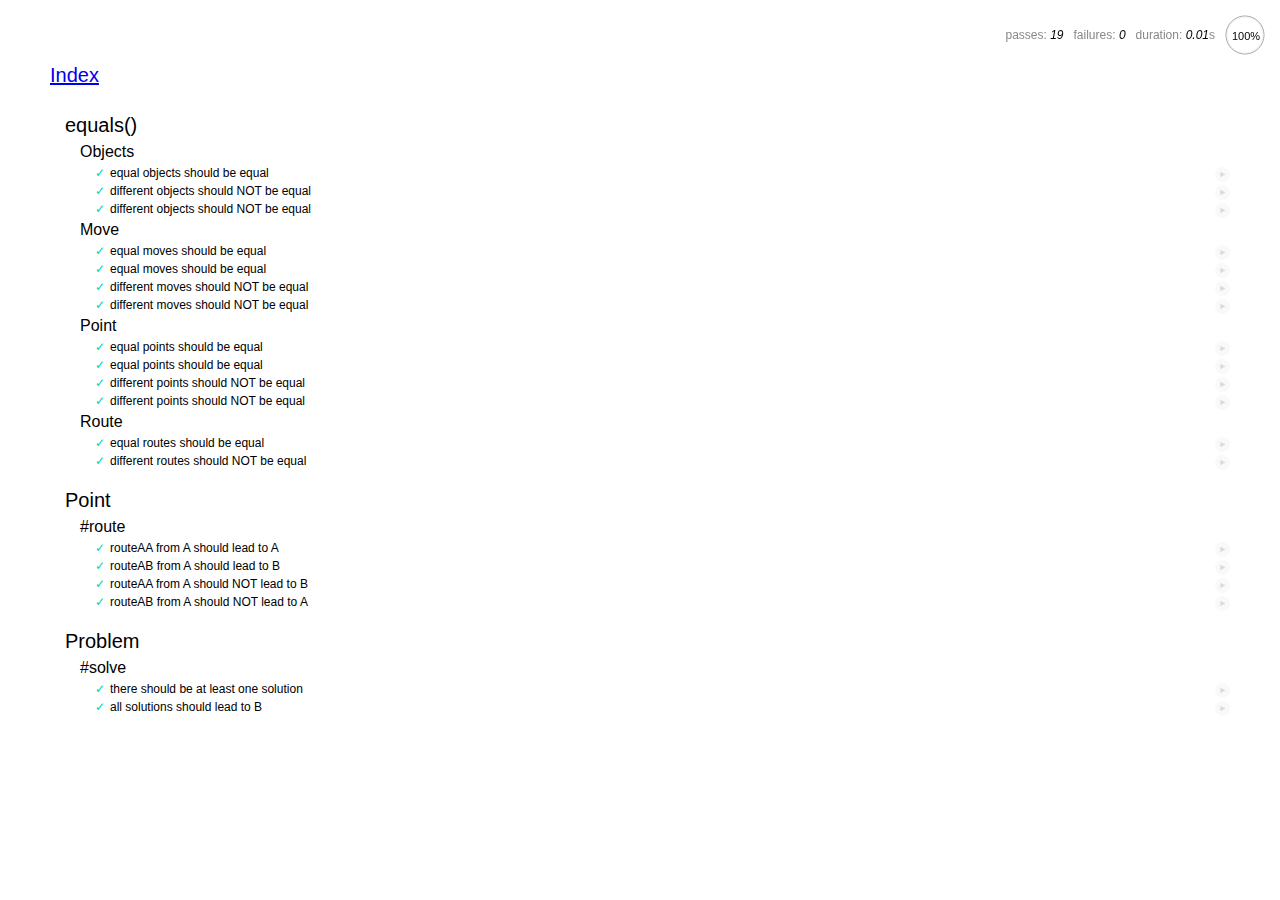
==== test/index.html @ 8b2aefe0 "unit test cases with mocha / chai" ====
<!DOCTYPE html>
<html lang="en">
<head>
    <meta charset="UTF-8">
    <title>Tests</title>
    <link rel="stylesheet" media="all" href="vendor/mocha.css">
</head>
<body>
    <div id="mocha"><p><a href=".">Index</a></p></div>
    <div id="messages"></div>
    <div id="fixtures"></div>
    <script src="vendor/mocha.js"></script>
    <script src="vendor/chai.js"></script>
    <script src="../js/main.js"></script>
    <script>mocha.setup('bdd')</script>
    <script src="test.js"></script>
    <script>init()</script>
    <script>mocha.run()</script>
</body>
</html>
---- test/vendor/mocha.css ----
@charset "utf-8";

body {
  margin:0;
}

#mocha {
  font: 20px/1.5 "Helvetica Neue", Helvetica, Arial, sans-serif;
  margin: 60px 50px;
}

#mocha ul,
#mocha li {
  margin: 0;
  padding: 0;
}

#mocha ul {
  list-style: none;
}

#mocha h1,
#mocha h2 {
  margin: 0;
}

#mocha h1 {
  margin-top: 15px;
  font-size: 1em;
  font-weight: 200;
}

#mocha h1 a {
  text-decoration: none;
  color: inherit;
}

#mocha h1 a:hover {
  text-decoration: underline;
}

#mocha .suite .suite h1 {
  margin-top: 0;
  font-size: .8em;
}

#mocha .hidden {
  display: none;
}

#mocha h2 {
  font-size: 12px;
  font-weight: normal;
  cursor: pointer;
}

#mocha .suite {
  margin-left: 15px;
}

#mocha .test {
  margin-left: 15px;
  overflow: hidden;
}

#mocha .test.pending:hover h2::after {
  content: '(pending)';
  font-family: arial, sans-serif;
}

#mocha .test.pass.medium .duration {
  background: #c09853;
}

#mocha .test.pass.slow .duration {
  background: #b94a48;
}

#mocha .test.pass::before {
  content: '✓';
  font-size: 12px;
  display: block;
  float: left;
  margin-right: 5px;
  color: #00d6b2;
}

#mocha .test.pass .duration {
  font-size: 9px;
  margin-left: 5px;
  padding: 2px 5px;
  color: #fff;
  -webkit-box-shadow: inset 0 1px 1px rgba(0,0,0,.2);
  -moz-box-shadow: inset 0 1px 1px rgba(0,0,0,.2);
  box-shadow: inset 0 1px 1px rgba(0,0,0,.2);
  -webkit-border-radius: 5px;
  -moz-border-radius: 5px;
  -ms-border-radius: 5px;
  -o-border-radius: 5px;
  border-radius: 5px;
}

#mocha .test.pass.fast .duration {
  display: none;
}

#mocha .test.pending {
  color: #0b97c4;
}

#mocha .test.pending::before {
  content: '◦';
  color: #0b97c4;
}

#mocha .test.fail {
  color: #c00;
}

#mocha .test.fail pre {
  color: black;
}

#mocha .test.fail::before {
  content: '✖';
  font-size: 12px;
  display: block;
  float: left;
  margin-right: 5px;
  color: #c00;
}

#mocha .test pre.error {
  color: #c00;
  max-height: 300px;
  overflow: auto;
}

#mocha .test .html-error {
  overflow: auto;
  color: black;
  line-height: 1.5;
  display: block;
  float: left;
  clear: left;
  font: 12px/1.5 monaco, monospace;
  margin: 5px;
  padding: 15px;
  border: 1px solid #eee;
  max-width: 85%; /*(1)*/
  max-width: -webkit-calc(100% - 42px);
  max-width: -moz-calc(100% - 42px);
  max-width: calc(100% - 42px); /*(2)*/
  max-height: 300px;
  word-wrap: break-word;
  border-bottom-color: #ddd;
  -webkit-box-shadow: 0 1px 3px #eee;
  -moz-box-shadow: 0 1px 3px #eee;
  box-shadow: 0 1px 3px #eee;
  -webkit-border-radius: 3px;
  -moz-border-radius: 3px;
  border-radius: 3px;
}

#mocha .test .html-error pre.error {
  border: none;
  -webkit-border-radius: 0;
  -moz-border-radius: 0;
  border-radius: 0;
  -webkit-box-shadow: 0;
  -moz-box-shadow: 0;
  box-shadow: 0;
  padding: 0;
  margin: 0;
  margin-top: 18px;
  max-height: none;
}

/**
 * (1): approximate for browsers not supporting calc
 * (2): 42 = 2*15 + 2*10 + 2*1 (padding + margin + border)
 *      ^^ seriously
 */
#mocha .test pre {
  display: block;
  float: left;
  clear: left;
  font: 12px/1.5 monaco, monospace;
  margin: 5px;
  padding: 15px;
  border: 1px solid #eee;
  max-width: 85%; /*(1)*/
  max-width: -webkit-calc(100% - 42px);
  max-width: -moz-calc(100% - 42px);
  max-width: calc(100% - 42px); /*(2)*/
  word-wrap: break-word;
  border-bottom-color: #ddd;
  -webkit-box-shadow: 0 1px 3px #eee;
  -moz-box-shadow: 0 1px 3px #eee;
  box-shadow: 0 1px 3px #eee;
  -webkit-border-radius: 3px;
  -moz-border-radius: 3px;
  border-radius: 3px;
}

#mocha .test h2 {
  position: relative;
}

#mocha .test a.replay {
  position: absolute;
  top: 3px;
  right: 0;
  text-decoration: none;
  vertical-align: middle;
  display: block;
  width: 15px;
  height: 15px;
  line-height: 15px;
  text-align: center;
  background: #eee;
  font-size: 15px;
  -webkit-border-radius: 15px;
  -moz-border-radius: 15px;
  border-radius: 15px;
  -webkit-transition:opacity 200ms;
  -moz-transition:opacity 200ms;
  -o-transition:opacity 200ms;
  transition: opacity 200ms;
  opacity: 0.3;
  color: #888;
}

#mocha .test:hover a.replay {
  opacity: 1;
}

#mocha-report.pass .test.fail {
  display: none;
}

#mocha-report.fail .test.pass {
  display: none;
}

#mocha-report.pending .test.pass,
#mocha-report.pending .test.fail {
  display: none;
}
#mocha-report.pending .test.pass.pending {
  display: block;
}

#mocha-error {
  color: #c00;
  font-size: 1.5em;
  font-weight: 100;
  letter-spacing: 1px;
}

#mocha-stats {
  position: fixed;
  top: 15px;
  right: 10px;
  font-size: 12px;
  margin: 0;
  color: #888;
  z-index: 1;
}

#mocha-stats .progress {
  float: right;
  padding-top: 0;

  /**
   * Set safe initial values, so mochas .progress does not inherit these
   * properties from Bootstrap .progress (which causes .progress height to
   * equal line height set in Bootstrap).
   */
  height: auto;
  -webkit-box-shadow: none;
  -moz-box-shadow: none;
  box-shadow: none;
  background-color: initial;
}

#mocha-stats em {
  color: black;
}

#mocha-stats a {
  text-decoration: none;
  color: inherit;
}

#mocha-stats a:hover {
  border-bottom: 1px solid #eee;
}

#mocha-stats li {
  display: inline-block;
  margin: 0 5px;
  list-style: none;
  padding-top: 11px;
}

#mocha-stats canvas {
  width: 40px;
  height: 40px;
}

#mocha code .comment { color: #ddd; }
#mocha code .init { color: #2f6fad; }
#mocha code .string { color: #5890ad; }
#mocha code .keyword { color: #8a6343; }
#mocha code .number { color: #2f6fad; }

@media screen and (max-device-width: 480px) {
  #mocha {
    margin: 60px 0px;
  }

  #mocha #stats {
    position: absolute;
  }
}
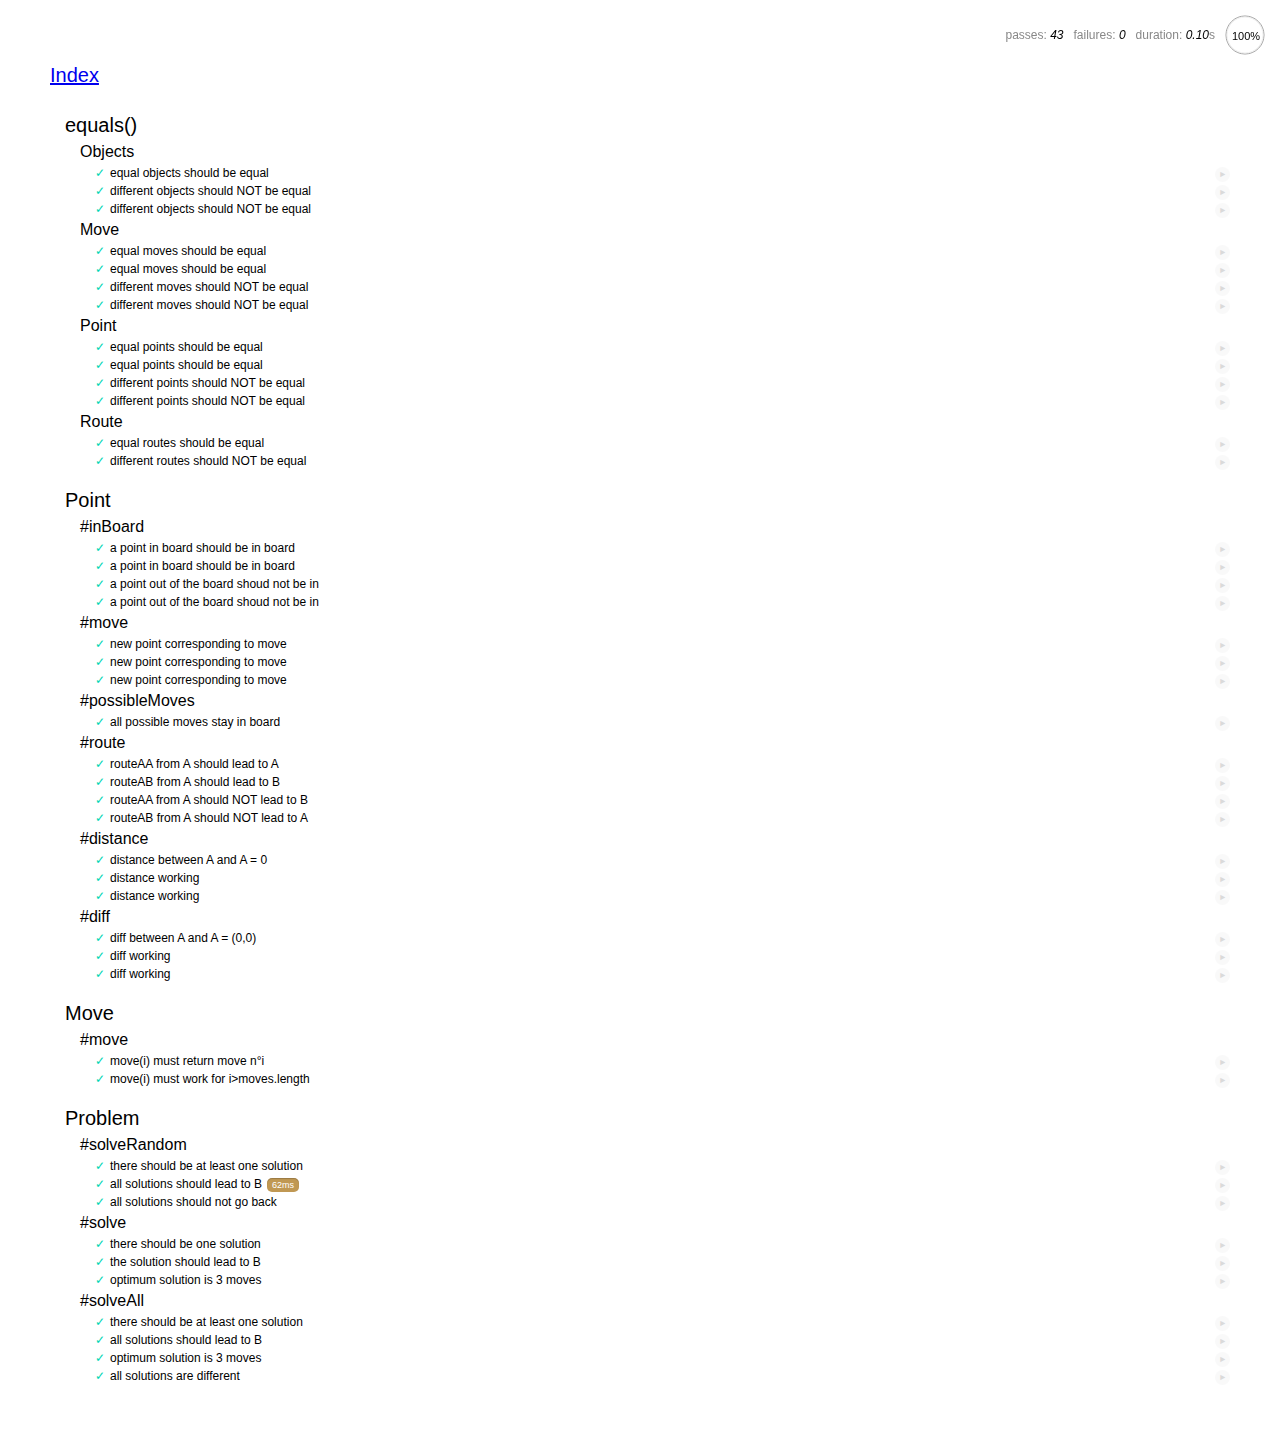
==== commit a2fd9b40: "implement solving all in depth" ====
--- a/test/index.html
+++ b/test/index.html
@@ -11,8 +11,10 @@
     <div id="fixtures"></div>
     <script src="vendor/mocha.js"></script>
     <script src="vendor/chai.js"></script>
+    <script src="../js/tree.js"></script>
     <script src="../js/main.js"></script>
     <script>mocha.setup('bdd')</script>
+    <script src="test_helper.js"></script>
     <script src="test.js"></script>
     <script>init()</script>
     <script>mocha.run()</script>
